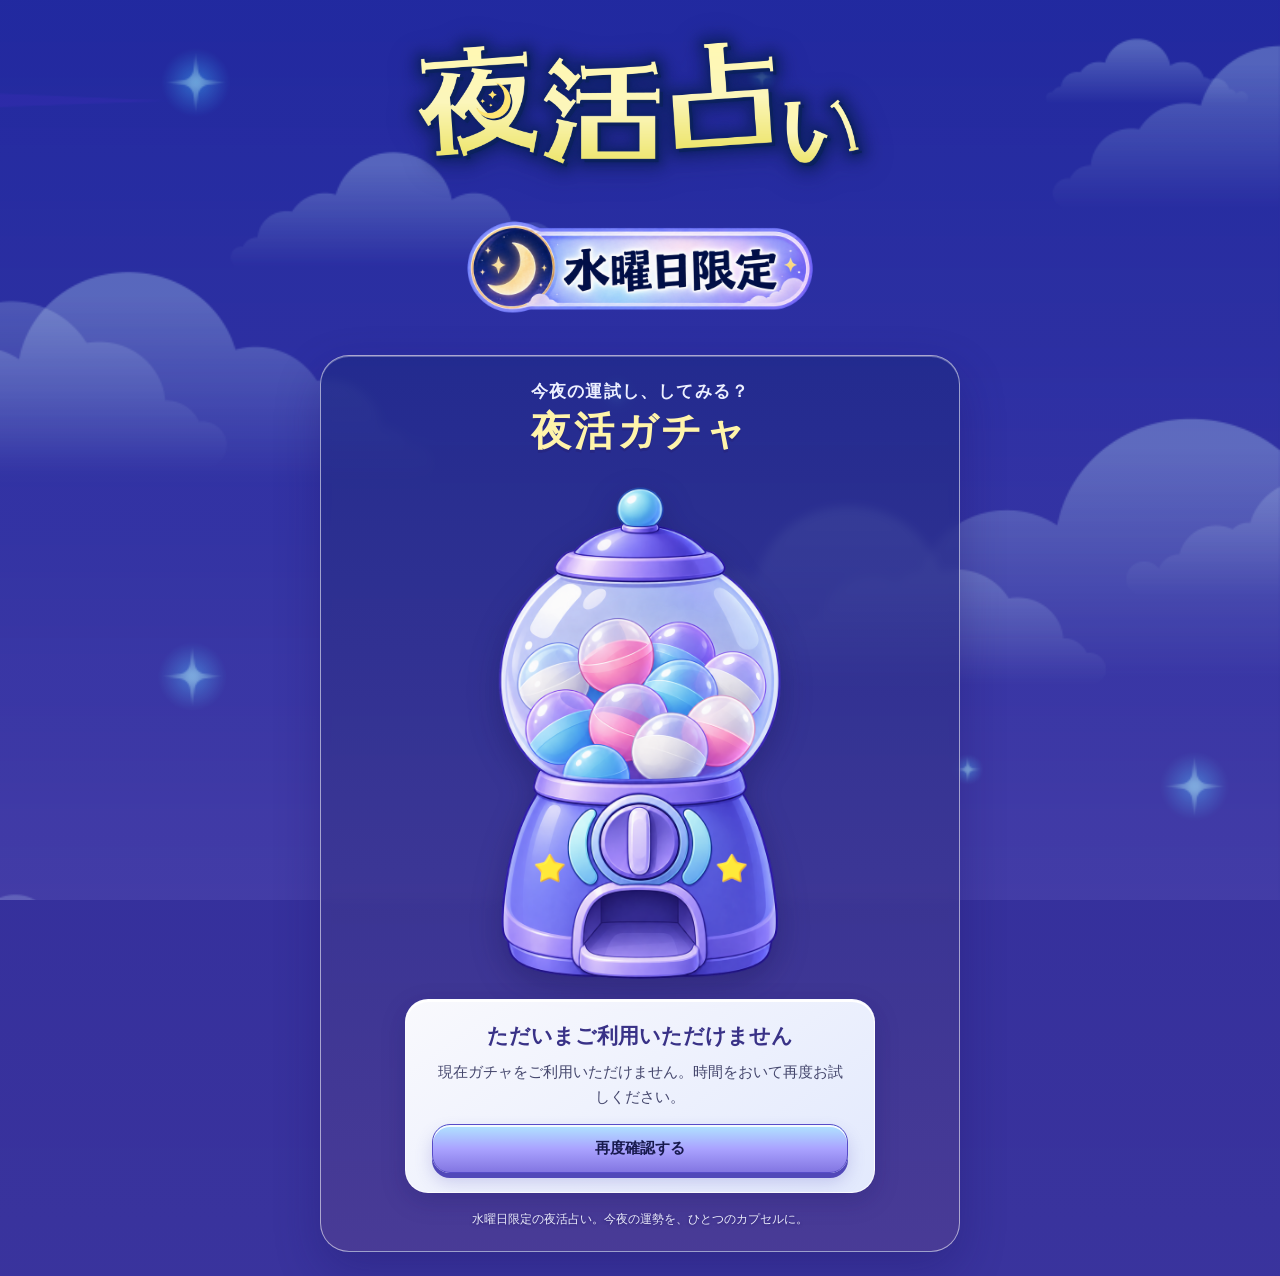
==== yokatsu-gacha-gas/index.html @ f64d2eaa "Add files via upload" ====
<!doctype html>
<html lang="ja">
<head>
  <meta charset="utf-8">
  <meta name="viewport" content="width=device-width, initial-scale=1, viewport-fit=cover">
  <meta name="theme-color" content="#282e9e">
  <meta name="description" content="水曜日限定の夜活ガチャ。今夜の運試しをしてみませんか？">
  <title>夜活ガチャ｜夜活占い</title>
  <link rel="preload" as="image" href="assets/images/background.png">
  <link rel="stylesheet" href="styles.css">
  <script src="app.js" defer></script>
</head>
<body>
  <main class="page" data-app>
    <div class="page__inner">
      <header class="brand" aria-label="夜活占い 水曜日限定">
        <img class="brand__logo" src="assets/images/yokatsu-logo.png" alt="夜活占い">
        <img class="brand__badge" src="assets/images/wednesday-badge.png" alt="水曜日限定">
      </header>

      <section class="event" aria-labelledby="event-title">
        <div class="event__heading">
          <p class="event__lead">今夜の運試し、してみる？</p>
          <h1 id="event-title">夜活ガチャ</h1>
        </div>

        <div class="machine" data-machine>
          <img src="assets/images/gacha-machine.png" alt="カラフルなカプセルが入ったガチャポン">
        </div>

        <section class="card" aria-live="polite" aria-atomic="true">
          <div class="view" data-view="loading">
            <span class="spinner" aria-hidden="true"></span>
            <p>今週の参加状況を確認しています…</p>
          </div>

          <div class="view" data-view="ready" hidden>
            <p class="card__hint">100ptが当たるかも…？</p>
            <button class="button" type="button" data-action="draw">
              <span>ガチャを回す</span>
            </button>
            <p class="card__note">※今週のチャレンジは1回まで</p>
          </div>

          <div class="view" data-view="drawing" hidden>
            <p class="card__hint">ガチャガチャ…</p>
            <button class="button button--busy" type="button" disabled>
              <span class="spinner spinner--small" aria-hidden="true"></span><span>抽選中</span>
            </button>
            <p class="card__note">そのまま少しお待ちください</p>
          </div>

          <div class="view" data-view="win" hidden>
            <p class="result__eyebrow" data-participated hidden>今週は参加済みです</p>
            <section class="result result--win">
              <h2>あたり！</h2>
              <p class="result__points">100ptプレゼント</p>
              <p class="result__code" data-code></p>
              <button class="button button--copy" type="button" data-action="copy">コードをコピー</button>
              <p class="result__help">マイページのキャンペーンコード入力からお受け取りください</p>
              <p class="result__next">また来週水曜日に🌙</p>
            </section>
          </div>

          <div class="view" data-view="lose" hidden>
            <p class="result__eyebrow" data-participated hidden>今週は参加済みです</p>
            <section class="result">
              <h2>今回は0pt…！</h2>
              <p>また来週チャレンジしてね</p>
              <p class="result__next">次回は来週水曜日🌙</p>
            </section>
          </div>

          <div class="view" data-view="closed" hidden>
            <section class="result">
              <h2>今週のガチャは終了しました</h2>
              <p>次回は水曜日に開催！</p>
            </section>
          </div>

          <div class="view" data-view="unavailable" hidden>
            <section class="result result--info">
              <h2>ただいまご利用いただけません</h2>
              <p>現在ガチャをご利用いただけません。時間をおいて再度お試しください。</p>
              <button class="button button--secondary" type="button" data-action="retry">再度確認する</button>
            </section>
          </div>

          <div class="view" data-view="error" hidden>
            <section class="result result--info">
              <h2>通信を確認してください</h2>
              <p>結果を確認できませんでした。通信状態をご確認ください。</p>
              <button class="button button--secondary" type="button" data-action="retry">参加状況を再確認する</button>
            </section>
          </div>
        </section>
        <p class="event__footnote">水曜日限定の夜活占い。今夜の運勢を、ひとつのカプセルに。</p>
      </section>
      <iframe class="gas-bridge" title="抽選サービスとの安全な通信" aria-hidden="true" tabindex="-1"></iframe>
    </div>
  </main>
</body>
</html>
---- yokatsu-gacha-gas/styles.css ----
:root{color-scheme:light;--navy:#17194d;--violet:#7669df;--lavender:#a4a1fb;--blue:#a8e2fa;--cream:#fff4aa;--pink:#e85fa7;--body-font:system-ui,-apple-system,"Noto Sans JP","Hiragino Kaku Gothic ProN",Meiryo,sans-serif}*{box-sizing:border-box}html{min-width:320px;min-height:100%;background:#302f9e}body{min-width:320px;min-height:100vh;margin:0;font-family:var(--body-font);color:#fff}.page{min-height:100vh;min-height:100svh;padding:calc(18px + env(safe-area-inset-top)) 12px calc(24px + env(safe-area-inset-bottom));background:linear-gradient(180deg,rgba(27,31,127,.2),rgba(103,68,155,.18)),url("assets/images/background.png") center top/cover fixed;overflow:hidden}.page__inner{width:min(100%,640px);margin:0 auto}.brand{display:flex;align-items:center;flex-direction:column;gap:8px}.brand__logo{display:block;width:min(88%,490px);height:auto;filter:drop-shadow(0 5px 12px rgba(13,17,84,.28))}.brand__badge{display:block;width:min(78%,420px);height:auto}.event{margin:14px auto 0;padding:20px clamp(12px,4vw,28px) 21px;border:1px solid rgba(255,255,255,.55);border-radius:29px;background:linear-gradient(180deg,rgba(32,42,137,.78),rgba(77,61,149,.8));box-shadow:0 18px 45px rgba(27,21,101,.3),inset 0 1px 0 rgba(255,255,255,.3);text-align:center;backdrop-filter:blur(5px)}.event__heading{position:relative;z-index:1}.event__lead{margin:0 0 3px;color:#edf0ff;font-size:clamp(14px,3.7vw,17px);font-weight:600;letter-spacing:.07em}.event h1{margin:0;color:var(--cream);font-size:clamp(28px,7vw,40px);line-height:1.27;letter-spacing:.08em;text-shadow:0 3px 0 rgba(38,33,119,.5)}.machine{position:relative;width:min(76%,350px);margin:7px auto -2px}.machine img{display:block;width:100%;height:auto;filter:drop-shadow(0 11px 15px rgba(17,15,80,.33))}.machine.is-shaking{animation:machine-shake .42s ease-in-out infinite alternate;transform-origin:50% 78%}@keyframes machine-shake{from{transform:rotate(-1.6deg) translateX(-2px)}to{transform:rotate(1.6deg) translateX(2px)}}.card{position:relative;z-index:2;width:min(100%,470px);min-height:132px;margin:-1px auto 0;padding:17px clamp(13px,4vw,24px);border:1px solid rgba(255,255,255,.78);border-radius:23px;background:linear-gradient(145deg,rgba(253,253,255,.98),rgba(230,237,255,.98));color:var(--navy);box-shadow:0 8px 24px rgba(25,20,94,.23),inset 0 2px 0 #fff}.view[hidden]{display:none}.view p{line-height:1.7}.view[data-view="loading"] p{margin:9px 0 0;color:#59577d;font-size:14px;font-weight:600}.spinner{display:inline-block;width:26px;height:26px;border:3px solid rgba(101,91,188,.2);border-top-color:#6d60ce;border-radius:50%;animation:spin .8s linear infinite;vertical-align:middle}.spinner--small{width:18px;height:18px;border-width:2px}@keyframes spin{to{transform:rotate(360deg)}}.card__hint{margin:0 0 12px;color:#57518f;font-size:15px;font-weight:750}.button{display:flex;width:100%;min-height:58px;align-items:center;justify-content:center;gap:9px;padding:12px 18px;border:1px solid #574cc8;border-radius:18px;background:linear-gradient(180deg,#b0e5ff 0%,#aaa3ff 50%,#8376e2 100%);box-shadow:0 5px 0 #5148b9,0 9px 17px rgba(75,67,184,.23),inset 0 2px 0 rgba(255,255,255,.85);color:#17194d;font-family:inherit;font-size:18px;font-weight:800;line-height:1.4;cursor:pointer;transition:transform .12s ease,filter .12s ease}.button:hover{filter:brightness(1.04)}.button:active{transform:translateY(3px);box-shadow:0 2px 0 #5148b9,0 5px 10px rgba(75,67,184,.2)}.button:focus-visible{outline:3px solid #fce987;outline-offset:4px}.button:disabled{opacity:.8;cursor:wait}.button--copy{min-height:50px;font-size:16px}.button--secondary{min-height:49px;margin-top:13px;font-size:15px}.card__note{margin:10px 0 0;color:#5e6285;font-size:12px}.result{padding:2px}.result h2{margin:2px 0 8px;color:#393287;font-size:clamp(22px,6vw,30px);line-height:1.45}.result p{margin:8px 0;color:#45476d;font-size:15px}.result__eyebrow{margin:0 0 2px!important;color:#68618f!important;font-size:12px!important;font-weight:700;letter-spacing:.08em}.result--win h2{color:#cf4a96}.result__points{color:#5548bf!important;font-size:22px!important;font-weight:800}.result__code{margin:13px auto 12px!important;padding:12px 10px;border:1px dashed #8d82da;border-radius:12px;background:#fff;color:#27215f!important;font-size:clamp(18px,5vw,25px)!important;font-weight:800;letter-spacing:.08em;overflow-wrap:anywhere;word-break:break-word}.result__help{font-size:13px!important}.result__next{margin-top:12px!important;color:#675ba5!important;font-weight:700}.result--info h2{font-size:21px}.event__footnote{max-width:370px;margin:16px auto 0;color:#eff0ff;font-size:12px;line-height:1.8;text-shadow:0 1px 3px rgba(30,20,92,.55)}.gas-bridge{position:absolute;width:1px;height:1px;left:-10000px;top:-10000px;border:0;pointer-events:none}@media(min-width:640px){.event{margin-top:17px;padding-top:24px}.machine{width:min(68%,360px);margin-top:9px}.card{margin-top:-6px}}@media(max-width:390px){.page{padding-right:10px;padding-left:10px}.event{padding-top:17px;border-radius:25px}.machine{width:79%}.card{border-radius:20px;padding-right:12px;padding-left:12px}}@media(prefers-reduced-motion:reduce){.spinner{animation-duration:2s}.button{transition:none}.machine.is-shaking{animation-duration:.8s}}
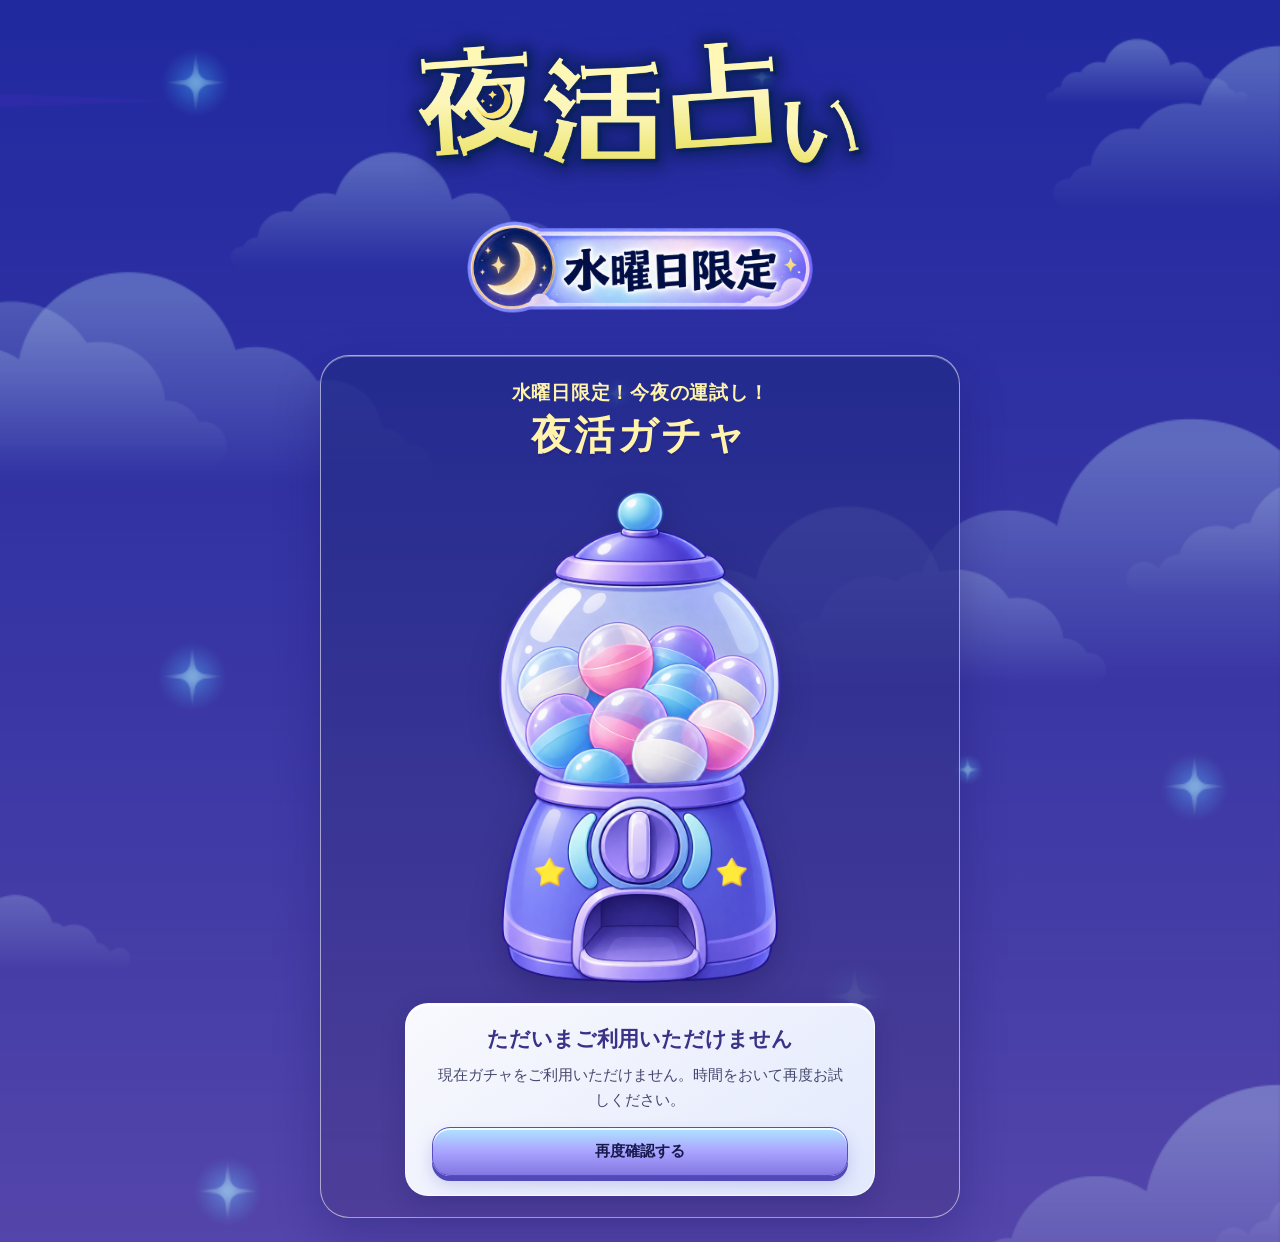
==== commit 9476bf8f: "二回目" ====
--- a/yokatsu-gacha-gas/index.html
+++ b/yokatsu-gacha-gas/index.html
@@ -20,7 +20,7 @@
 
       <section class="event" aria-labelledby="event-title">
         <div class="event__heading">
-          <p class="event__lead">今夜の運試し、してみる？</p>
+          <p class="event__lead">水曜日限定！今夜の運試し！</p>
           <h1 id="event-title">夜活ガチャ</h1>
         </div>
 
@@ -29,6 +29,7 @@
         </div>
 
         <section class="card" aria-live="polite" aria-atomic="true">
+          <div class="confetti" data-confetti aria-hidden="true"></div>
           <div class="view" data-view="loading">
             <span class="spinner" aria-hidden="true"></span>
             <p>今週の参加状況を確認しています…</p>
@@ -53,21 +54,24 @@
           <div class="view" data-view="win" hidden>
             <p class="result__eyebrow" data-participated hidden>今週は参加済みです</p>
             <section class="result result--win">
+              <img class="result__character result__character--win" src="assets/images/ria-win.png" alt="喜んでいるリアちゃん">
               <h2>あたり！</h2>
-              <p class="result__points">100ptプレゼント</p>
-              <p class="result__code" data-code></p>
-              <button class="button button--copy" type="button" data-action="copy">コードをコピー</button>
-              <p class="result__help">マイページのキャンペーンコード入力からお受け取りください</p>
-              <p class="result__next">また来週水曜日に🌙</p>
+              <p class="result__points">100ptプレゼント！</p>
+              <div class="result__reward">
+                <p class="result__code-label">キャンペーンコード</p>
+                <p class="result__code" data-code></p>
+                <button class="button button--copy" type="button" data-action="copy">コードをコピー</button>
+                <p class="result__help">マイページのキャンペーンコード入力欄でお使いください</p>
+              </div>
             </section>
           </div>
 
           <div class="view" data-view="lose" hidden>
             <p class="result__eyebrow" data-participated hidden>今週は参加済みです</p>
-            <section class="result">
-              <h2>今回は0pt…！</h2>
-              <p>また来週チャレンジしてね</p>
-              <p class="result__next">次回は来週水曜日🌙</p>
+            <section class="result result--lose">
+              <img class="result__character result__character--lose" src="assets/images/ria-lose.png" alt="残念そうなリアちゃん">
+              <h2>ざんねん…</h2>
+              <p class="result__message">また来週試してね</p>
             </section>
           </div>
 
@@ -94,7 +98,6 @@
             </section>
           </div>
         </section>
-        <p class="event__footnote">水曜日限定の夜活占い。今夜の運勢を、ひとつのカプセルに。</p>
       </section>
       <iframe class="gas-bridge" title="抽選サービスとの安全な通信" aria-hidden="true" tabindex="-1"></iframe>
     </div>
--- a/yokatsu-gacha-gas/styles.css
+++ b/yokatsu-gacha-gas/styles.css
@@ -1 +1,121 @@
-:root{color-scheme:light;--navy:#17194d;--violet:#7669df;--lavender:#a4a1fb;--blue:#a8e2fa;--cream:#fff4aa;--pink:#e85fa7;--body-font:system-ui,-apple-system,"Noto Sans JP","Hiragino Kaku Gothic ProN",Meiryo,sans-serif}*{box-sizing:border-box}html{min-width:320px;min-height:100%;background:#302f9e}body{min-width:320px;min-height:100vh;margin:0;font-family:var(--body-font);color:#fff}.page{min-height:100vh;min-height:100svh;padding:calc(18px + env(safe-area-inset-top)) 12px calc(24px + env(safe-area-inset-bottom));background:linear-gradient(180deg,rgba(27,31,127,.2),rgba(103,68,155,.18)),url("assets/images/background.png") center top/cover fixed;overflow:hidden}.page__inner{width:min(100%,640px);margin:0 auto}.brand{display:flex;align-items:center;flex-direction:column;gap:8px}.brand__logo{display:block;width:min(88%,490px);height:auto;filter:drop-shadow(0 5px 12px rgba(13,17,84,.28))}.brand__badge{display:block;width:min(78%,420px);height:auto}.event{margin:14px auto 0;padding:20px clamp(12px,4vw,28px) 21px;border:1px solid rgba(255,255,255,.55);border-radius:29px;background:linear-gradient(180deg,rgba(32,42,137,.78),rgba(77,61,149,.8));box-shadow:0 18px 45px rgba(27,21,101,.3),inset 0 1px 0 rgba(255,255,255,.3);text-align:center;backdrop-filter:blur(5px)}.event__heading{position:relative;z-index:1}.event__lead{margin:0 0 3px;color:#edf0ff;font-size:clamp(14px,3.7vw,17px);font-weight:600;letter-spacing:.07em}.event h1{margin:0;color:var(--cream);font-size:clamp(28px,7vw,40px);line-height:1.27;letter-spacing:.08em;text-shadow:0 3px 0 rgba(38,33,119,.5)}.machine{position:relative;width:min(76%,350px);margin:7px auto -2px}.machine img{display:block;width:100%;height:auto;filter:drop-shadow(0 11px 15px rgba(17,15,80,.33))}.machine.is-shaking{animation:machine-shake .42s ease-in-out infinite alternate;transform-origin:50% 78%}@keyframes machine-shake{from{transform:rotate(-1.6deg) translateX(-2px)}to{transform:rotate(1.6deg) translateX(2px)}}.card{position:relative;z-index:2;width:min(100%,470px);min-height:132px;margin:-1px auto 0;padding:17px clamp(13px,4vw,24px);border:1px solid rgba(255,255,255,.78);border-radius:23px;background:linear-gradient(145deg,rgba(253,253,255,.98),rgba(230,237,255,.98));color:var(--navy);box-shadow:0 8px 24px rgba(25,20,94,.23),inset 0 2px 0 #fff}.view[hidden]{display:none}.view p{line-height:1.7}.view[data-view="loading"] p{margin:9px 0 0;color:#59577d;font-size:14px;font-weight:600}.spinner{display:inline-block;width:26px;height:26px;border:3px solid rgba(101,91,188,.2);border-top-color:#6d60ce;border-radius:50%;animation:spin .8s linear infinite;vertical-align:middle}.spinner--small{width:18px;height:18px;border-width:2px}@keyframes spin{to{transform:rotate(360deg)}}.card__hint{margin:0 0 12px;color:#57518f;font-size:15px;font-weight:750}.button{display:flex;width:100%;min-height:58px;align-items:center;justify-content:center;gap:9px;padding:12px 18px;border:1px solid #574cc8;border-radius:18px;background:linear-gradient(180deg,#b0e5ff 0%,#aaa3ff 50%,#8376e2 100%);box-shadow:0 5px 0 #5148b9,0 9px 17px rgba(75,67,184,.23),inset 0 2px 0 rgba(255,255,255,.85);color:#17194d;font-family:inherit;font-size:18px;font-weight:800;line-height:1.4;cursor:pointer;transition:transform .12s ease,filter .12s ease}.button:hover{filter:brightness(1.04)}.button:active{transform:translateY(3px);box-shadow:0 2px 0 #5148b9,0 5px 10px rgba(75,67,184,.2)}.button:focus-visible{outline:3px solid #fce987;outline-offset:4px}.button:disabled{opacity:.8;cursor:wait}.button--copy{min-height:50px;font-size:16px}.button--secondary{min-height:49px;margin-top:13px;font-size:15px}.card__note{margin:10px 0 0;color:#5e6285;font-size:12px}.result{padding:2px}.result h2{margin:2px 0 8px;color:#393287;font-size:clamp(22px,6vw,30px);line-height:1.45}.result p{margin:8px 0;color:#45476d;font-size:15px}.result__eyebrow{margin:0 0 2px!important;color:#68618f!important;font-size:12px!important;font-weight:700;letter-spacing:.08em}.result--win h2{color:#cf4a96}.result__points{color:#5548bf!important;font-size:22px!important;font-weight:800}.result__code{margin:13px auto 12px!important;padding:12px 10px;border:1px dashed #8d82da;border-radius:12px;background:#fff;color:#27215f!important;font-size:clamp(18px,5vw,25px)!important;font-weight:800;letter-spacing:.08em;overflow-wrap:anywhere;word-break:break-word}.result__help{font-size:13px!important}.result__next{margin-top:12px!important;color:#675ba5!important;font-weight:700}.result--info h2{font-size:21px}.event__footnote{max-width:370px;margin:16px auto 0;color:#eff0ff;font-size:12px;line-height:1.8;text-shadow:0 1px 3px rgba(30,20,92,.55)}.gas-bridge{position:absolute;width:1px;height:1px;left:-10000px;top:-10000px;border:0;pointer-events:none}@media(min-width:640px){.event{margin-top:17px;padding-top:24px}.machine{width:min(68%,360px);margin-top:9px}.card{margin-top:-6px}}@media(max-width:390px){.page{padding-right:10px;padding-left:10px}.event{padding-top:17px;border-radius:25px}.machine{width:79%}.card{border-radius:20px;padding-right:12px;padding-left:12px}}@media(prefers-reduced-motion:reduce){.spinner{animation-duration:2s}.button{transition:none}.machine.is-shaking{animation-duration:.8s}}
+:root {
+  color-scheme: light;
+  --navy: #17194d;
+  --cream: #fff4aa;
+  --body-font: system-ui, -apple-system, "Noto Sans JP", "Hiragino Kaku Gothic ProN", Meiryo, sans-serif;
+}
+* { box-sizing: border-box; }
+html { min-width: 320px; min-height: 100%; background: #302f9e; }
+body { min-width: 320px; min-height: 100vh; margin: 0; font-family: var(--body-font); color: #fff; }
+.page {
+  min-height: 100vh;
+  min-height: 100svh;
+  padding: calc(18px + env(safe-area-inset-top)) 12px calc(24px + env(safe-area-inset-bottom));
+  background: linear-gradient(180deg, rgba(27,31,127,.2), rgba(103,68,155,.18)), url("assets/images/background.png") center top / cover;
+  overflow: hidden;
+}
+.page__inner { width: min(100%, 640px); margin: 0 auto; }
+.brand { display: flex; align-items: center; flex-direction: column; gap: 8px; }
+.brand__logo { display: block; width: min(88%, 490px); height: auto; filter: drop-shadow(0 5px 12px rgba(13,17,84,.28)); }
+.brand__badge { display: block; width: min(78%, 420px); height: auto; }
+.event {
+  margin: 14px auto 0;
+  padding: 20px clamp(12px,4vw,28px) 21px;
+  border: 1px solid rgba(255,255,255,.55);
+  border-radius: 29px;
+  background: linear-gradient(180deg, rgba(32,42,137,.78), rgba(77,61,149,.8));
+  box-shadow: 0 18px 45px rgba(27,21,101,.3), inset 0 1px 0 rgba(255,255,255,.3);
+  text-align: center;
+}
+.event__heading { position: relative; z-index: 1; }
+.event__lead { margin: 0 0 4px; color: var(--cream); font-size: clamp(15px,4vw,19px); font-weight: 800; letter-spacing: .04em; }
+.event h1 { margin: 0; color: var(--cream); font-size: clamp(28px,7vw,40px); line-height: 1.27; letter-spacing: .08em; text-shadow: 0 3px 0 rgba(38,33,119,.5); }
+.machine { position: relative; width: min(76%,350px); margin: 7px auto -2px; animation: machine-float 3.8s ease-in-out infinite; }
+.machine img { display: block; width: 100%; height: auto; filter: drop-shadow(0 11px 15px rgba(17,15,80,.33)); }
+.machine.is-shaking { animation: machine-shake .16s ease-in-out infinite alternate; transform-origin: 50% 80%; }
+@keyframes machine-float { 0%,100% { transform: translateY(0); } 50% { transform: translateY(-6px); } }
+@keyframes machine-shake { from { transform: rotate(-1.8deg) translateX(-2px); } to { transform: rotate(1.8deg) translateX(2px); } }
+.card {
+  position: relative;
+  z-index: 2;
+  width: min(100%,470px);
+  min-height: 132px;
+  margin: -1px auto 0;
+  padding: 17px clamp(13px,4vw,24px);
+  border: 1px solid rgba(255,255,255,.78);
+  border-radius: 23px;
+  background: linear-gradient(145deg, rgba(253,253,255,.98), rgba(230,237,255,.98));
+  color: var(--navy);
+  box-shadow: 0 8px 24px rgba(25,20,94,.23), inset 0 2px 0 #fff;
+}
+.view { position: relative; z-index: 1; }
+.view[hidden] { display: none; }
+.view p { line-height: 1.7; }
+.view[data-view="loading"] p { margin: 9px 0 0; color: #59577d; font-size: 14px; font-weight: 600; }
+.spinner { display: inline-block; width: 26px; height: 26px; border: 3px solid rgba(101,91,188,.2); border-top-color: #6d60ce; border-radius: 50%; animation: spin .8s linear infinite; vertical-align: middle; }
+.spinner--small { width: 18px; height: 18px; border-width: 2px; }
+@keyframes spin { to { transform: rotate(360deg); } }
+.card__hint { margin: 0 0 12px; color: #57518f; font-size: 15px; font-weight: 750; }
+.card__note { margin: 10px 0 0; color: #5e6285; font-size: 12px; }
+.button {
+  display: flex;
+  width: 100%;
+  min-height: 58px;
+  align-items: center;
+  justify-content: center;
+  gap: 9px;
+  padding: 12px 18px;
+  border: 1px solid #574cc8;
+  border-radius: 18px;
+  background: linear-gradient(180deg,#b0e5ff 0%,#aaa3ff 50%,#8376e2 100%);
+  box-shadow: 0 5px 0 #5148b9, 0 9px 17px rgba(75,67,184,.23), inset 0 2px 0 rgba(255,255,255,.85);
+  color: var(--navy);
+  font: 800 18px/1.4 var(--body-font);
+  cursor: pointer;
+  transition: transform .12s ease, filter .12s ease;
+}
+.button:hover { filter: brightness(1.04); }
+.button:active { transform: translateY(3px); box-shadow: 0 2px 0 #5148b9, 0 5px 10px rgba(75,67,184,.2); }
+.button:focus-visible { outline: 3px solid #fce987; outline-offset: 4px; }
+.button:disabled { opacity: .8; cursor: wait; }
+.button--copy { min-height: 52px; font-size: 16px; }
+.button--secondary { min-height: 49px; margin-top: 13px; font-size: 15px; }
+.result { padding: 2px; }
+.result h2 { margin: 2px 0 8px; color: #393287; font-size: clamp(22px,6vw,30px); line-height: 1.4; }
+.result p { margin: 8px 0; color: #45476d; font-size: 15px; }
+.result__eyebrow { margin: 0 0 2px !important; color: #68618f !important; font-size: 12px !important; font-weight: 700; letter-spacing: .08em; }
+.result__character { display: block; width: min(52%,180px); height: auto; margin: 0 auto 2px; object-fit: contain; }
+.result__character--lose { width: min(49%,162px); margin-bottom: 7px; }
+.result--win h2 { margin-bottom: 0; color: #d43d8f; font-size: clamp(34px,9.4vw,47px); line-height: 1.15; text-shadow: 0 2px 0 #fff; }
+.result__points { margin: 5px 0 15px !important; color: #5141ba !important; font-size: clamp(20px,5.7vw,25px) !important; font-weight: 900; }
+.result__reward { padding: 12px; border: 2px solid #c7bcf4; border-radius: 16px; background: #f6f3ff; box-shadow: inset 0 2px 0 #fff; }
+.result__code-label { margin: 0 0 5px !important; color: #504693 !important; font-size: 13px !important; font-weight: 800; }
+.result__code { margin: 0 auto 12px !important; padding: 11px 10px; border: 2px dashed #8372d7; border-radius: 11px; background: #fff; color: #27215f !important; font-size: clamp(18px,5vw,25px) !important; font-weight: 900; letter-spacing: .06em; overflow-wrap: anywhere; word-break: break-word; user-select: all; }
+.result__help { margin: 10px 0 0 !important; color: #565476 !important; font-size: 12px !important; line-height: 1.55 !important; }
+.result--lose h2 { margin-bottom: 3px; color: #514b91; font-size: clamp(29px,8vw,37px); }
+.result__message { margin: 4px 0 9px !important; color: #544e91 !important; font-size: clamp(17px,4.7vw,21px) !important; font-weight: 800; }
+.result--info h2 { font-size: 21px; }
+.view[data-view="win"]:not([hidden]) .result { animation: result-appear .4s ease-out both; }
+.view[data-view="lose"]:not([hidden]) .result { animation: result-appear .32s ease-out both; }
+@keyframes result-appear { from { opacity: 0; transform: translateY(8px) scale(.98); } to { opacity: 1; transform: translateY(0) scale(1); } }
+.confetti { position: absolute; inset: 0; z-index: 3; overflow: hidden; border-radius: inherit; pointer-events: none; }
+.confetti__piece { position: absolute; top: -15px; left: var(--left); width: 8px; height: 13px; border-radius: 2px; background: var(--color); opacity: 0; animation: confetti-fall 2.25s var(--delay) ease-in forwards; }
+.confetti__piece:nth-child(3n) { width: 10px; height: 10px; border-radius: 50%; }
+@keyframes confetti-fall { 0% { opacity: 0; transform: translate3d(0,0,0) rotate(0); } 10% { opacity: 1; } 85% { opacity: 1; } 100% { opacity: 0; transform: translate3d(var(--drift),460px,0) rotate(var(--spin)); } }
+.gas-bridge { position: absolute; width: 1px; height: 1px; left: -10000px; top: -10000px; border: 0; pointer-events: none; }
+@media (min-width: 640px) {
+  .event { margin-top: 17px; padding-top: 24px; }
+  .machine { width: min(68%,360px); margin-top: 9px; }
+  .card { margin-top: -6px; }
+}
+@media (max-width: 390px) {
+  .page { padding-right: 10px; padding-left: 10px; }
+  .event { padding-top: 17px; border-radius: 25px; }
+  .machine { width: 79%; }
+  .card { border-radius: 20px; padding-right: 12px; padding-left: 12px; }
+  .result__reward { padding: 10px; }
+}
+@media (prefers-reduced-motion: reduce) {
+  .machine, .machine.is-shaking, .spinner, .view[data-view="win"]:not([hidden]) .result, .view[data-view="lose"]:not([hidden]) .result, .confetti__piece { animation: none; }
+  .button { transition: none; }
+}
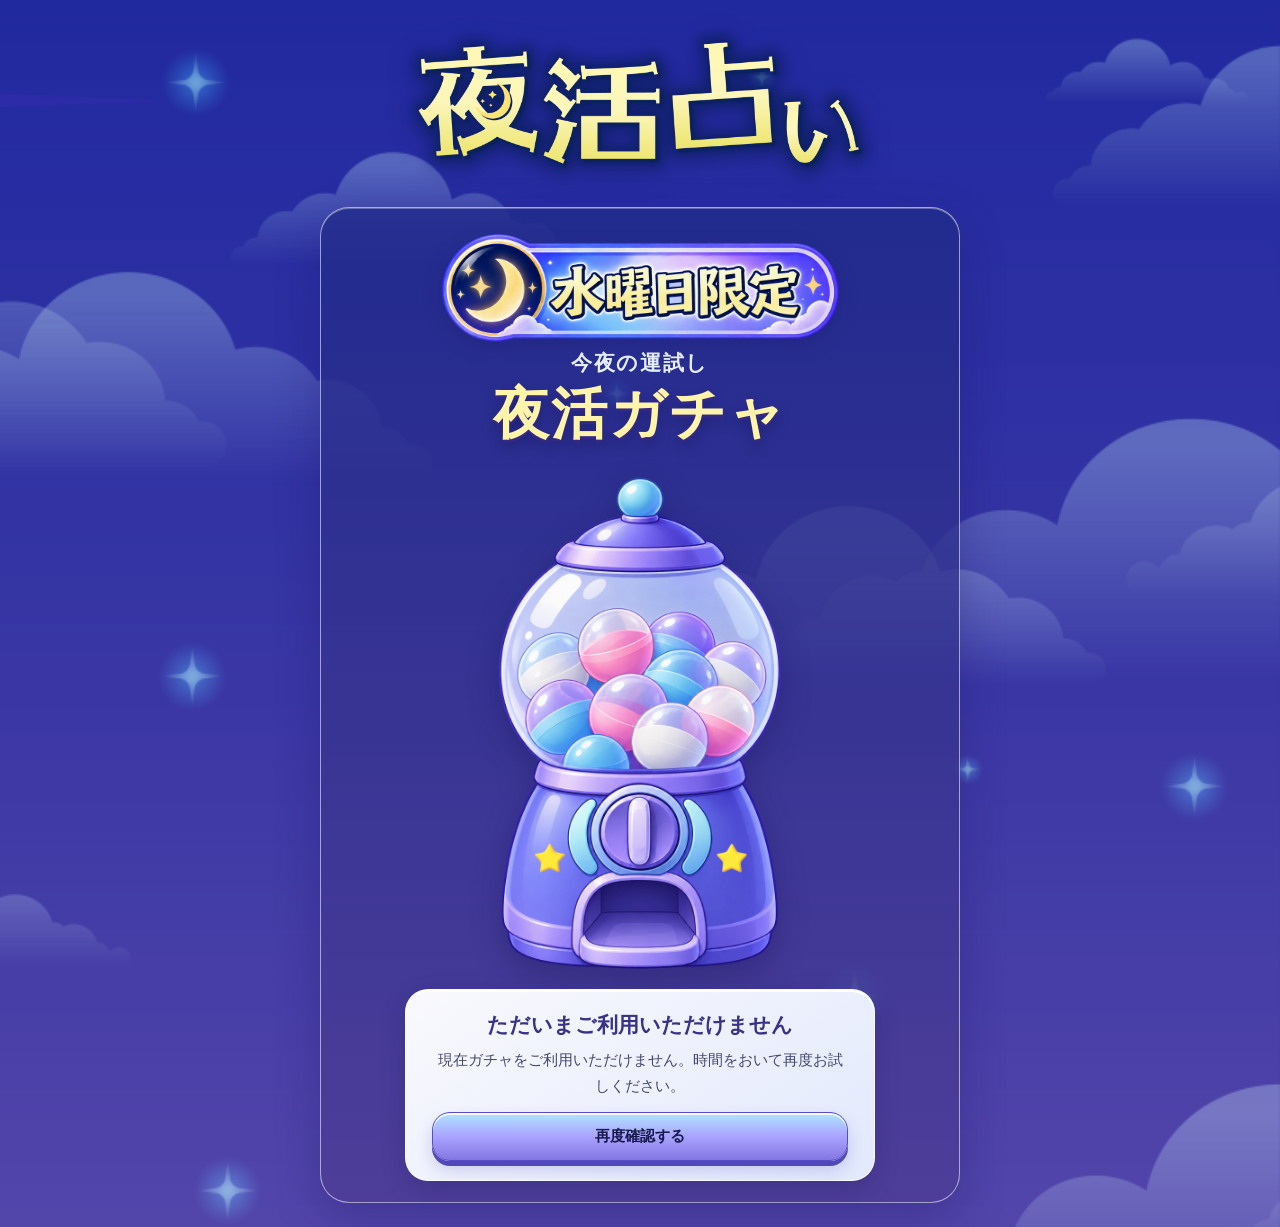
==== commit 7a3f3855: "三回目" ====
--- a/yokatsu-gacha-gas/index.html
+++ b/yokatsu-gacha-gas/index.html
@@ -13,14 +13,14 @@
 <body>
   <main class="page" data-app>
     <div class="page__inner">
-      <header class="brand" aria-label="夜活占い 水曜日限定">
+      <header class="brand">
         <img class="brand__logo" src="assets/images/yokatsu-logo.png" alt="夜活占い">
-        <img class="brand__badge" src="assets/images/wednesday-badge.png" alt="水曜日限定">
       </header>
 
       <section class="event" aria-labelledby="event-title">
         <div class="event__heading">
-          <p class="event__lead">水曜日限定！今夜の運試し！</p>
+          <img class="event__badge" src="assets/images/wednesday-sparkle-badge.png" alt="水曜日限定">
+          <p class="event__lead">今夜の運試し</p>
           <h1 id="event-title">夜活ガチャ</h1>
         </div>
 
--- a/yokatsu-gacha-gas/styles.css
+++ b/yokatsu-gacha-gas/styles.css
@@ -15,21 +15,21 @@
   overflow: hidden;
 }
 .page__inner { width: min(100%, 640px); margin: 0 auto; }
-.brand { display: flex; align-items: center; flex-direction: column; gap: 8px; }
+.brand { display: flex; justify-content: center; }
 .brand__logo { display: block; width: min(88%, 490px); height: auto; filter: drop-shadow(0 5px 12px rgba(13,17,84,.28)); }
-.brand__badge { display: block; width: min(78%, 420px); height: auto; }
 .event {
   margin: 14px auto 0;
-  padding: 20px clamp(12px,4vw,28px) 21px;
+  padding: 13px clamp(12px,4vw,28px) 21px;
   border: 1px solid rgba(255,255,255,.55);
   border-radius: 29px;
   background: linear-gradient(180deg, rgba(32,42,137,.78), rgba(77,61,149,.8));
   box-shadow: 0 18px 45px rgba(27,21,101,.3), inset 0 1px 0 rgba(255,255,255,.3);
   text-align: center;
 }
-.event__heading { position: relative; z-index: 1; }
-.event__lead { margin: 0 0 4px; color: var(--cream); font-size: clamp(15px,4vw,19px); font-weight: 800; letter-spacing: .04em; }
-.event h1 { margin: 0; color: var(--cream); font-size: clamp(28px,7vw,40px); line-height: 1.27; letter-spacing: .08em; text-shadow: 0 3px 0 rgba(38,33,119,.5); }
+.event__heading { position: relative; z-index: 1; display: flex; align-items: center; flex-direction: column; }
+.event__badge { display: block; width: min(100%,420px); height: auto; margin: -8px auto -8px; filter: drop-shadow(0 5px 9px rgba(20,17,82,.25)); }
+.event__lead { margin: 0 0 5px; color: #e7eeff; font-size: clamp(16px,4.2vw,21px); font-weight: 750; letter-spacing: .08em; }
+.event h1 { margin: 0; color: var(--cream); font-size: clamp(39px,11vw,56px); font-weight: 900; line-height: 1.15; letter-spacing: .04em; text-shadow: 0 3px 0 #332985, 0 7px 13px rgba(17,14,72,.42); }
 .machine { position: relative; width: min(76%,350px); margin: 7px auto -2px; animation: machine-float 3.8s ease-in-out infinite; }
 .machine img { display: block; width: 100%; height: auto; filter: drop-shadow(0 11px 15px rgba(17,15,80,.33)); }
 .machine.is-shaking { animation: machine-shake .16s ease-in-out infinite alternate; transform-origin: 50% 80%; }
@@ -104,7 +104,7 @@
 @keyframes confetti-fall { 0% { opacity: 0; transform: translate3d(0,0,0) rotate(0); } 10% { opacity: 1; } 85% { opacity: 1; } 100% { opacity: 0; transform: translate3d(var(--drift),460px,0) rotate(var(--spin)); } }
 .gas-bridge { position: absolute; width: 1px; height: 1px; left: -10000px; top: -10000px; border: 0; pointer-events: none; }
 @media (min-width: 640px) {
-  .event { margin-top: 17px; padding-top: 24px; }
+  .event { margin-top: 17px; padding-top: 17px; }
   .machine { width: min(68%,360px); margin-top: 9px; }
   .card { margin-top: -6px; }
 }
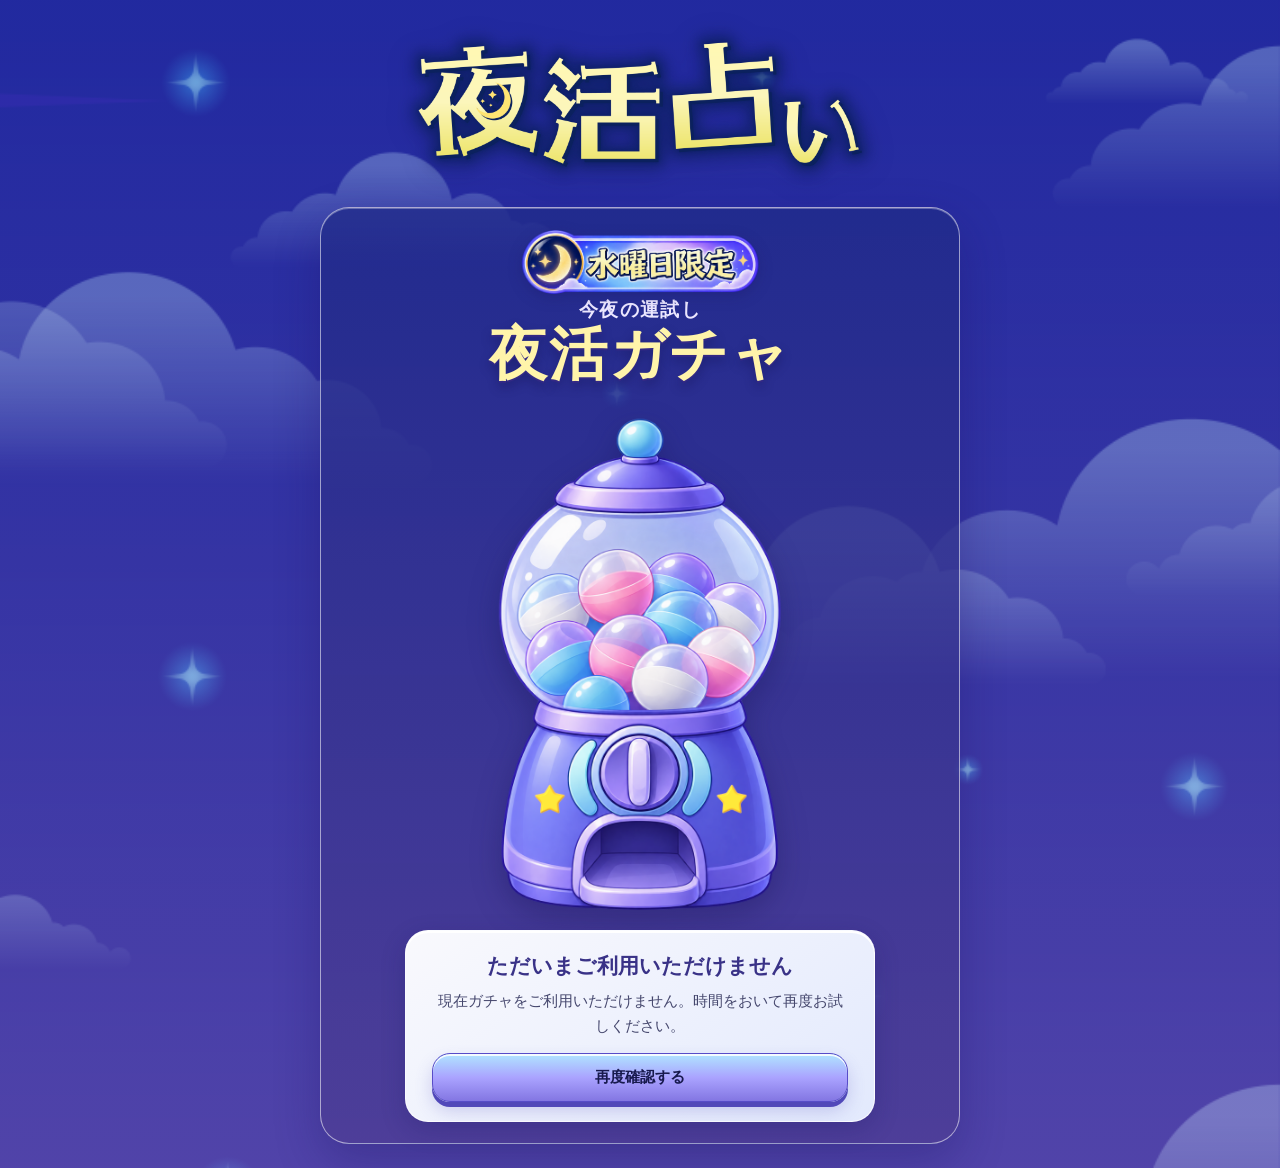
==== commit d34faea4: "四回目" ====
--- a/yokatsu-gacha-gas/index.html
+++ b/yokatsu-gacha-gas/index.html
@@ -20,8 +20,10 @@
       <section class="event" aria-labelledby="event-title">
         <div class="event__heading">
           <img class="event__badge" src="assets/images/wednesday-sparkle-badge.png" alt="水曜日限定">
-          <p class="event__lead">今夜の運試し</p>
-          <h1 id="event-title">夜活ガチャ</h1>
+          <h1 class="event__title" id="event-title">
+            <span class="event__title-kicker">今夜の運試し</span>
+            <span class="event__title-main">夜活ガチャ</span>
+          </h1>
         </div>
 
         <div class="machine" data-machine>
--- a/yokatsu-gacha-gas/styles.css
+++ b/yokatsu-gacha-gas/styles.css
@@ -27,9 +27,10 @@
   text-align: center;
 }
 .event__heading { position: relative; z-index: 1; display: flex; align-items: center; flex-direction: column; }
-.event__badge { display: block; width: min(100%,420px); height: auto; margin: -8px auto -8px; filter: drop-shadow(0 5px 9px rgba(20,17,82,.25)); }
-.event__lead { margin: 0 0 5px; color: #e7eeff; font-size: clamp(16px,4.2vw,21px); font-weight: 750; letter-spacing: .08em; }
-.event h1 { margin: 0; color: var(--cream); font-size: clamp(39px,11vw,56px); font-weight: 900; line-height: 1.15; letter-spacing: .04em; text-shadow: 0 3px 0 #332985, 0 7px 13px rgba(17,14,72,.42); }
+.event__badge { display: block; width: min(62%,250px); height: auto; margin: -5px auto -5px; filter: drop-shadow(0 4px 7px rgba(20,17,82,.25)); }
+.event__title { display: flex; align-items: center; flex-direction: column; gap: 1px; margin: 0; text-align: center; }
+.event__title-kicker { display: block; color: #ebe7ff; font-size: clamp(15px,3.9vw,19px); font-weight: 750; line-height: 1.2; letter-spacing: .07em; }
+.event__title-main { display: block; color: var(--cream); font-size: clamp(41px,11.2vw,58px); font-weight: 900; line-height: 1.12; letter-spacing: .03em; text-shadow: 0 2px 0 #332985, 0 6px 11px rgba(17,14,72,.38); }
 .machine { position: relative; width: min(76%,350px); margin: 7px auto -2px; animation: machine-float 3.8s ease-in-out infinite; }
 .machine img { display: block; width: 100%; height: auto; filter: drop-shadow(0 11px 15px rgba(17,15,80,.33)); }
 .machine.is-shaking { animation: machine-shake .16s ease-in-out infinite alternate; transform-origin: 50% 80%; }
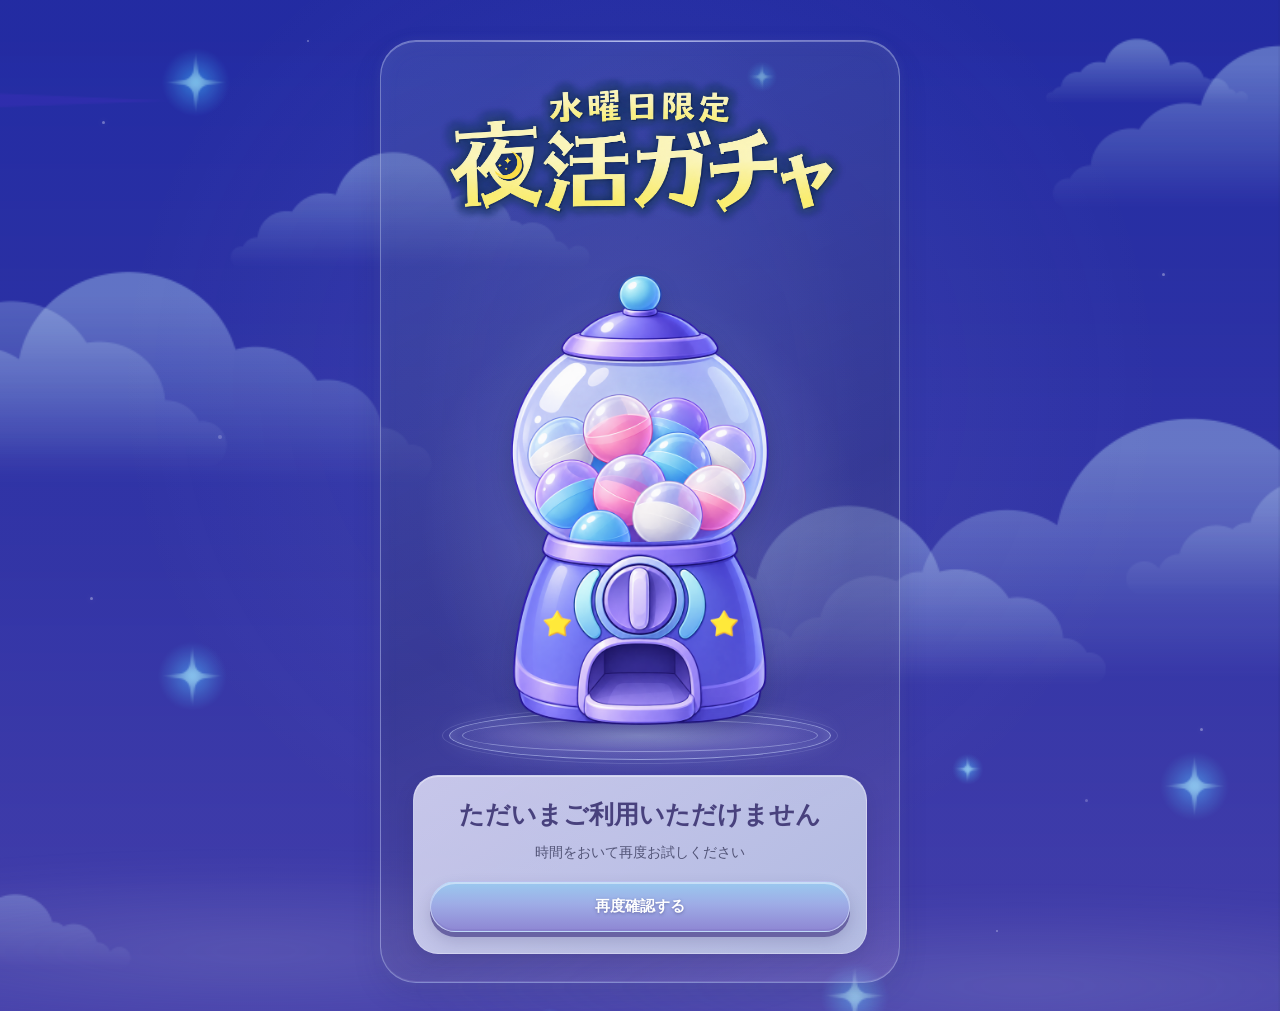
==== commit 1a2868d9: "UI変更" ====
--- a/yokatsu-gacha-gas/index.html
+++ b/yokatsu-gacha-gas/index.html
@@ -1,108 +1,103 @@
-<!doctype html>
-<html lang="ja">
-<head>
-  <meta charset="utf-8">
-  <meta name="viewport" content="width=device-width, initial-scale=1, viewport-fit=cover">
-  <meta name="theme-color" content="#282e9e">
-  <meta name="description" content="水曜日限定の夜活ガチャ。今夜の運試しをしてみませんか？">
-  <title>夜活ガチャ｜夜活占い</title>
+<!doctype html>
+<html lang="ja">
+<head>
+  <meta charset="utf-8">
+  <meta name="viewport" content="width=device-width, initial-scale=1, viewport-fit=cover">
+  <meta name="theme-color" content="#242754">
+  <meta name="description" content="水曜日限定、週に一度の夜活ガチャ。100ptが当たるかも？">
+  <title>水曜日限定 夜活ガチャ</title>
+  <link rel="preload" as="image" href="assets/images/yokatsu-gacha-logo.png">
   <link rel="preload" as="image" href="assets/images/background.png">
-  <link rel="stylesheet" href="styles.css">
-  <script src="app.js" defer></script>
-</head>
-<body>
-  <main class="page" data-app>
-    <div class="page__inner">
-      <header class="brand">
-        <img class="brand__logo" src="assets/images/yokatsu-logo.png" alt="夜活占い">
-      </header>
-
-      <section class="event" aria-labelledby="event-title">
-        <div class="event__heading">
-          <img class="event__badge" src="assets/images/wednesday-sparkle-badge.png" alt="水曜日限定">
-          <h1 class="event__title" id="event-title">
-            <span class="event__title-kicker">今夜の運試し</span>
-            <span class="event__title-main">夜活ガチャ</span>
-          </h1>
-        </div>
-
-        <div class="machine" data-machine>
-          <img src="assets/images/gacha-machine.png" alt="カラフルなカプセルが入ったガチャポン">
-        </div>
-
-        <section class="card" aria-live="polite" aria-atomic="true">
-          <div class="confetti" data-confetti aria-hidden="true"></div>
-          <div class="view" data-view="loading">
-            <span class="spinner" aria-hidden="true"></span>
-            <p>今週の参加状況を確認しています…</p>
-          </div>
-
-          <div class="view" data-view="ready" hidden>
-            <p class="card__hint">100ptが当たるかも…？</p>
-            <button class="button" type="button" data-action="draw">
-              <span>ガチャを回す</span>
-            </button>
-            <p class="card__note">※今週のチャレンジは1回まで</p>
-          </div>
-
-          <div class="view" data-view="drawing" hidden>
-            <p class="card__hint">ガチャガチャ…</p>
-            <button class="button button--busy" type="button" disabled>
-              <span class="spinner spinner--small" aria-hidden="true"></span><span>抽選中</span>
-            </button>
-            <p class="card__note">そのまま少しお待ちください</p>
-          </div>
-
-          <div class="view" data-view="win" hidden>
-            <p class="result__eyebrow" data-participated hidden>今週は参加済みです</p>
-            <section class="result result--win">
-              <img class="result__character result__character--win" src="assets/images/ria-win.png" alt="喜んでいるリアちゃん">
-              <h2>あたり！</h2>
-              <p class="result__points">100ptプレゼント！</p>
-              <div class="result__reward">
-                <p class="result__code-label">キャンペーンコード</p>
-                <p class="result__code" data-code></p>
-                <button class="button button--copy" type="button" data-action="copy">コードをコピー</button>
-                <p class="result__help">マイページのキャンペーンコード入力欄でお使いください</p>
-              </div>
-            </section>
-          </div>
-
-          <div class="view" data-view="lose" hidden>
-            <p class="result__eyebrow" data-participated hidden>今週は参加済みです</p>
-            <section class="result result--lose">
-              <img class="result__character result__character--lose" src="assets/images/ria-lose.png" alt="残念そうなリアちゃん">
-              <h2>ざんねん…</h2>
-              <p class="result__message">また来週試してね</p>
-            </section>
-          </div>
-
-          <div class="view" data-view="closed" hidden>
-            <section class="result">
-              <h2>今週のガチャは終了しました</h2>
-              <p>次回は水曜日に開催！</p>
-            </section>
-          </div>
-
-          <div class="view" data-view="unavailable" hidden>
-            <section class="result result--info">
-              <h2>ただいまご利用いただけません</h2>
-              <p>現在ガチャをご利用いただけません。時間をおいて再度お試しください。</p>
-              <button class="button button--secondary" type="button" data-action="retry">再度確認する</button>
-            </section>
-          </div>
-
-          <div class="view" data-view="error" hidden>
-            <section class="result result--info">
-              <h2>通信を確認してください</h2>
-              <p>結果を確認できませんでした。通信状態をご確認ください。</p>
-              <button class="button button--secondary" type="button" data-action="retry">参加状況を再確認する</button>
-            </section>
-          </div>
-        </section>
-      </section>
-      <iframe class="gas-bridge" title="抽選サービスとの安全な通信" aria-hidden="true" tabindex="-1"></iframe>
-    </div>
-  </main>
-</body>
-</html>
+  <link rel="stylesheet" href="styles.css">
+  <script src="app.js" defer></script>
+</head>
+<body>
+  <main class="page" data-app>
+    <div class="night-sky" aria-hidden="true"><i></i><i></i><i></i><i></i><i></i><i></i><b></b><b></b></div>
+    <div class="page__inner">
+      <section class="event" aria-labelledby="event-title">
+        <h1 class="event__logo" id="event-title">
+          <img src="assets/images/yokatsu-gacha-logo.png" alt="水曜日限定 夜活ガチャ" width="1672" height="941">
+        </h1>
+        <div class="stage">
+          <div class="stage__floor" aria-hidden="true"></div>
+          <div class="machine" data-machine>
+            <img src="assets/images/gacha-machine.png" alt="カラフルなカプセルが入ったガチャポン">
+            <div class="capsule-motion" aria-hidden="true"><i></i><i></i><i></i></div>
+          </div>
+        </div>
+
+        <section class="card" aria-live="polite" aria-atomic="true">
+          <div class="confetti" data-confetti aria-hidden="true"></div>
+          <div class="view" data-view="loading">
+            <span class="spinner" aria-hidden="true"></span>
+            <p>今週の参加状況を確認しています…</p>
+          </div>
+
+          <div class="view" data-view="ready" hidden>
+            <button class="button button--gacha" type="button" data-action="draw">
+              <span>ガチャを回す</span>
+            </button>
+          </div>
+
+          <div class="view" data-view="drawing" hidden>
+            <p class="card__hint">ガチャガチャ…</p>
+            <button class="button button--gacha button--busy" type="button" disabled>
+              <span class="spinner spinner--small" aria-hidden="true"></span><span>抽選中…</span>
+            </button>
+            <p class="card__note">そのまま少しお待ちください</p>
+          </div>
+
+          <div class="view" data-view="win" hidden>
+            <p class="result__eyebrow" data-participated hidden>今週は参加済みです</p>
+            <section class="result result--win">
+              <h2>あたり！</h2>
+              <p class="result__points">100ptプレゼント！</p>
+              <div class="result__character-slot"><img class="result__character result__character--win" src="assets/images/ria-win.png" alt="喜んでいるリアちゃん"></div>
+              <div class="result__reward">
+                <p class="result__code-label">キャンペーンコード</p>
+                <p class="result__code" data-code></p>
+                <button class="button button--copy" type="button" data-action="copy">コードをコピー</button>
+                <p class="result__help">マイページのキャンペーンコード入力からお受け取りください</p>
+              </div>
+            </section>
+          </div>
+
+          <div class="view" data-view="lose" hidden>
+            <p class="result__eyebrow" data-participated hidden>今週は参加済みです</p>
+            <section class="result result--lose">
+              <h2>ざんねん…</h2>
+              <div class="result__character-slot"><img class="result__character result__character--lose" src="assets/images/ria-lose.png" alt="残念そうなリアちゃん"></div>
+              <p class="result__message">また来週試してね</p>
+            </section>
+          </div>
+
+          <div class="view" data-view="closed" hidden>
+            <section class="result">
+              <h2>今週のガチャは終了しました</h2>
+              <p>次回は水曜日に開催！</p>
+            </section>
+          </div>
+
+          <div class="view" data-view="unavailable" hidden>
+            <section class="result result--info">
+              <h2>ただいまご利用いただけません</h2>
+              <p>時間をおいて再度お試しください</p>
+              <button class="button button--secondary" type="button" data-action="retry">再度確認する</button>
+            </section>
+          </div>
+
+          <div class="view" data-view="error" hidden>
+            <section class="result result--info">
+              <h2>通信を確認してください</h2>
+              <p>結果を確認できませんでした。通信状態をご確認ください。</p>
+              <button class="button button--secondary" type="button" data-action="retry">参加状況を再確認する</button>
+            </section>
+          </div>
+        </section>
+      </section>
+      <iframe class="gas-bridge" title="抽選サービスとの安全な通信" aria-hidden="true" tabindex="-1"></iframe>
+    </div>
+  </main>
+</body>
+</html>
--- a/yokatsu-gacha-gas/styles.css
+++ b/yokatsu-gacha-gas/styles.css
@@ -1,122 +1,133 @@
 :root {
-  color-scheme: light;
-  --navy: #17194d;
-  --cream: #fff4aa;
+  color-scheme: dark;
+  --ink: #292951;
+  --cream: #fff0b5;
   --body-font: system-ui, -apple-system, "Noto Sans JP", "Hiragino Kaku Gothic ProN", Meiryo, sans-serif;
 }
 * { box-sizing: border-box; }
-html { min-width: 320px; min-height: 100%; background: #302f9e; }
-body { min-width: 320px; min-height: 100vh; margin: 0; font-family: var(--body-font); color: #fff; }
+html { min-width: 320px; min-height: 100%; background: #242754; }
+body { margin: 0; min-width: 320px; color: #f1efff; font-family: var(--body-font); }
+button { -webkit-tap-highlight-color: transparent; }
 .page {
-  min-height: 100vh;
-  min-height: 100svh;
-  padding: calc(18px + env(safe-area-inset-top)) 12px calc(24px + env(safe-area-inset-bottom));
-  background: linear-gradient(180deg, rgba(27,31,127,.2), rgba(103,68,155,.18)), url("assets/images/background.png") center top / cover;
+  position: relative; isolation: isolate; min-height: 100vh; min-height: 100svh;
+  padding: calc(24px + env(safe-area-inset-top)) 16px calc(28px + env(safe-area-inset-bottom));
   overflow: hidden;
+  background: radial-gradient(ellipse at 50% 38%, #dee2ff14, transparent 58%), linear-gradient(180deg, #2026520f, #35336806), url("assets/images/background.png") center top / cover no-repeat;
 }
-.page__inner { width: min(100%, 640px); margin: 0 auto; }
-.brand { display: flex; justify-content: center; }
-.brand__logo { display: block; width: min(88%, 490px); height: auto; filter: drop-shadow(0 5px 12px rgba(13,17,84,.28)); }
+.page::before, .page::after {
+  content: ""; position: absolute; z-index: -1; pointer-events: none; width: 100%; height: 190px; bottom: -70px; border-radius: 50%;
+  background: radial-gradient(ellipse, #c5c3e02b, transparent 68%); filter: blur(12px);
+}
+.page::before { left: -30%; bottom: -35px; }
+.page::after { right: -30%; }
+.page__inner { position: relative; width: min(100%, 520px); margin: 0 auto; }
+.night-sky { position: absolute; inset: 0; z-index: -1; pointer-events: none; }
+.night-sky i { position: absolute; width: 3px; height: 3px; border-radius: 50%; background: #dedff7; opacity: .4; box-shadow: 0 0 6px #e6e8ff66; }
+.night-sky i:nth-child(1) { left: 8%; top: 12%; animation: star-breathe 7s ease-in-out infinite; }
+.night-sky i:nth-child(2) { right: 9%; top: 27%; }
+.night-sky i:nth-child(3) { left: 7%; top: 59%; animation: star-breathe 9s 3s ease-in-out infinite; }
+.night-sky i:nth-child(4) { right: 6%; top: 72%; animation: star-breathe 8s 1s ease-in-out infinite; }
+.night-sky i:nth-child(5) { left: 24%; top: 4%; width: 2px; height: 2px; }
+.night-sky i:nth-child(6) { right: 22%; top: 92%; width: 2px; height: 2px; }
+.night-sky b { position: absolute; width: 4px; height: 4px; border-radius: 50%; background: #e6e3ff; opacity: .25; box-shadow: 0 0 7px #dde8ff66; animation: light-drift 12s ease-in-out infinite; }
+.night-sky b:nth-of-type(1) { left: 17%; top: 43%; }
+.night-sky b:nth-of-type(2) { right: 15%; top: 79%; width: 3px; height: 3px; animation-duration: 15s; animation-delay: -5s; }
+@keyframes light-drift { 0%,100% { transform: translateY(0); opacity: .2; } 50% { transform: translateY(-12px); opacity: .45; } }
+@keyframes star-breathe { 0%,100% { opacity: .25; } 50% { opacity: .65; } }
 .event {
-  margin: 14px auto 0;
-  padding: 13px clamp(12px,4vw,28px) 21px;
-  border: 1px solid rgba(255,255,255,.55);
-  border-radius: 29px;
-  background: linear-gradient(180deg, rgba(32,42,137,.78), rgba(77,61,149,.8));
-  box-shadow: 0 18px 45px rgba(27,21,101,.3), inset 0 1px 0 rgba(255,255,255,.3);
+  position: relative; padding: 22px 20px 23px; border: 1px solid #bbc9f275; border-radius: 36px;
+  background: radial-gradient(ellipse at 50% 44%, #bfcbff14, transparent 62%), linear-gradient(155deg, #687bc047, #34387861 55%, #9c82c83d);
+  box-shadow: inset 0 1px 0 #e3e7ff55, inset 0 -1px 0 #b6aee633, inset 0 0 24px #afc9ff0a, 0 12px 28px #27276126, 0 0 12px #bdcaff12;
   text-align: center;
 }
-.event__heading { position: relative; z-index: 1; display: flex; align-items: center; flex-direction: column; }
-.event__badge { display: block; width: min(62%,250px); height: auto; margin: -5px auto -5px; filter: drop-shadow(0 4px 7px rgba(20,17,82,.25)); }
-.event__title { display: flex; align-items: center; flex-direction: column; gap: 1px; margin: 0; text-align: center; }
-.event__title-kicker { display: block; color: #ebe7ff; font-size: clamp(15px,3.9vw,19px); font-weight: 750; line-height: 1.2; letter-spacing: .07em; }
-.event__title-main { display: block; color: var(--cream); font-size: clamp(41px,11.2vw,58px); font-weight: 900; line-height: 1.12; letter-spacing: .03em; text-shadow: 0 2px 0 #332985, 0 6px 11px rgba(17,14,72,.38); }
-.machine { position: relative; width: min(76%,350px); margin: 7px auto -2px; animation: machine-float 3.8s ease-in-out infinite; }
-.machine img { display: block; width: 100%; height: auto; filter: drop-shadow(0 11px 15px rgba(17,15,80,.33)); }
-.machine.is-shaking { animation: machine-shake .16s ease-in-out infinite alternate; transform-origin: 50% 80%; }
-@keyframes machine-float { 0%,100% { transform: translateY(0); } 50% { transform: translateY(-6px); } }
-@keyframes machine-shake { from { transform: rotate(-1.8deg) translateX(-2px); } to { transform: rotate(1.8deg) translateX(2px); } }
-.card {
-  position: relative;
-  z-index: 2;
-  width: min(100%,470px);
-  min-height: 132px;
-  margin: -1px auto 0;
-  padding: 17px clamp(13px,4vw,24px);
-  border: 1px solid rgba(255,255,255,.78);
-  border-radius: 23px;
-  background: linear-gradient(145deg, rgba(253,253,255,.98), rgba(230,237,255,.98));
-  color: var(--navy);
-  box-shadow: 0 8px 24px rgba(25,20,94,.23), inset 0 2px 0 #fff;
-}
+.event::before { content: ""; position: absolute; top: 0; left: 18%; right: 18%; height: 1px; background: linear-gradient(90deg, transparent, #d4dcffb3, transparent); }
+.event__logo { width: 105%; max-width: 465px; aspect-ratio: 2.65; margin: 0 -2.5% 12px; overflow: hidden; }
+.event__logo img { display: block; width: 100%; height: 100%; object-fit: cover; object-position: center 53%; }
+.stage { position: relative; isolation: isolate; padding-bottom: 13px; margin-bottom: 13px; }
+.stage::before { content: ""; position: absolute; z-index: -1; inset: 5% 0 0; background: radial-gradient(ellipse, #d2ddff2b, transparent 68%); }
+.stage__floor { position: absolute; z-index: -1; bottom: 2px; left: 8%; width: 84%; height: 49px; border-radius: 50%; border: 1px solid #cdd9ff99; background: radial-gradient(ellipse, #d8e6ff73, #bcb2f03d 48%, #a9c5ef08 72%); box-shadow: 0 0 22px #d0dbff26, inset 0 0 12px #d1dcff33; }
+.stage__floor::before { content: ""; position: absolute; inset: -5px -8px; border-radius: 50%; border: 1px solid #d0dbff29; }
+.stage__floor::after { content: ""; position: absolute; inset: 7px 12px; border-radius: 50%; border: 1px solid #d1ddff70; }
+.machine { position: relative; width: min(90%, 330px); margin: 0 auto; }
+.machine img { display: block; width: 100%; height: auto; filter: drop-shadow(0 10px 10px #151c493d); animation: machine-float 4.6s ease-in-out infinite; }
+.machine.is-shaking img { animation: machine-shake .24s ease-in-out infinite alternate; transform-origin: 50% 80%; }
+@keyframes machine-float { 0%,100% { transform: translateY(0); } 50% { transform: translateY(-3px); } }
+@keyframes machine-shake { from { transform: rotate(-.8deg) translateX(-1px); } to { transform: rotate(.8deg) translateX(1px); } }
+.capsule-motion { display: none; position: absolute; left: 22%; right: 22%; top: 25%; height: 20%; pointer-events: none; }
+.is-shaking .capsule-motion { display: block; }
+.capsule-motion i { position: absolute; width: 16px; height: 16px; border-radius: 50%; border: 1px solid #fff6; background: linear-gradient(180deg, #d0c0eeaa 50%, #e7edfb99 50%); opacity: .5; animation: capsule-tumble .6s ease-in-out infinite alternate; }
+.capsule-motion i:nth-child(1) { left: 10%; top: 12%; }
+.capsule-motion i:nth-child(2) { left: 45%; top: 30%; background: linear-gradient(180deg, #eac5dcaa 50%, #e7edfb99 50%); animation-delay: -.2s; }
+.capsule-motion i:nth-child(3) { right: 5%; top: 5%; animation-delay: -.4s; }
+@keyframes capsule-tumble { to { transform: translate(5px, 9px) rotate(60deg); } }
+.card { position: relative; width: 100%; margin: 0 auto; color: var(--ink); }
 .view { position: relative; z-index: 1; }
 .view[hidden] { display: none; }
-.view p { line-height: 1.7; }
-.view[data-view="loading"] p { margin: 9px 0 0; color: #59577d; font-size: 14px; font-weight: 600; }
-.spinner { display: inline-block; width: 26px; height: 26px; border: 3px solid rgba(101,91,188,.2); border-top-color: #6d60ce; border-radius: 50%; animation: spin .8s linear infinite; vertical-align: middle; }
-.spinner--small { width: 18px; height: 18px; border-width: 2px; }
+.view p { line-height: 1.65; }
+.view[data-view="ready"], .view[data-view="drawing"] { color: #e4e1f4; }
+.card__note { margin: 14px 0 0; font-size: 11px; color: #ddd9ef; }
+.card__hint { margin: 0 0 10px; font-size: 13px; }
+.button {
+  position: relative; display: flex; width: 100%; min-height: 60px; align-items: center; justify-content: center; gap: 9px;
+  padding: 14px 17px; border: 1px solid #d9e4ff99; border-radius: 30px;
+  background: linear-gradient(180deg, #9ac9ef, #9eace6 45%, #8e86d3);
+  box-shadow: inset 0 2px 0 #f3f5ff80, inset 0 -2px 0 #7069ba33, 0 5px 0 #6862a3, 0 9px 17px #26255c33;
+  color: #fff; text-shadow: 0 1px 3px #373e7a80; font: 800 19px/1.4 var(--body-font); cursor: pointer;
+  touch-action: manipulation; transition: transform .12s ease, filter .12s ease, box-shadow .12s ease;
+}
+@media (hover: hover) { .button:hover:not(:disabled) { filter: brightness(1.04); transform: translateY(1px); box-shadow: inset 0 2px 0 #f3f5ff80, 0 4px 0 #6862a3, 0 6px 12px #26255c33; } }
+.button:active:not(:disabled) { transform: translateY(3px) scale(.985); box-shadow: inset 0 1px 0 #fff4, 0 2px 0 #6862a3, 0 3px 8px #1d214b22; }
+.button:focus-visible { outline: 3px solid var(--cream); outline-offset: 4px; }
+.button:disabled { cursor: wait; opacity: .8; }
+.button--gacha {
+  min-height: 64px; border-radius: 999px; border-color: #b9ddff;
+  background: radial-gradient(ellipse at 50% 0%, #d2edff80, transparent 64%), linear-gradient(180deg, #8ebdf1 0%, #a199e8 38%, #8a77db 72%, #7862c6 100%);
+  box-shadow: inset 0 2px 1px #ecf6ff99, inset 0 -3px 4px #6850ac55, 0 6px 0 #584296, 0 9px 14px #29205740;
+  font-size: 20px; font-weight: 900; text-shadow: 0 1px 2px #473c8380;
+}
+.button--gacha span { position: relative; z-index: 1; }
+.button--gacha::before { content: ""; position: absolute; left: 5%; right: 5%; top: 3px; height: 40%; border-radius: 50% 50% 42% 42% / 70% 70% 35% 35%; background: linear-gradient(180deg, #eefaff5e, #d8ecff08); pointer-events: none; }
+.button--gacha[data-action="draw"]:not(:disabled)::after { content: ""; position: absolute; inset: 1px; border-radius: inherit; background: radial-gradient(ellipse at 50% 15%, #deeeff55, transparent 72%); opacity: .15; animation: button-light 2.2s ease-in-out infinite; pointer-events: none; }
+@keyframes button-light { 0%,100% { opacity: .12; } 50% { opacity: .48; } }
+@media (hover: hover) { .button--gacha:hover:not(:disabled) { transform: translateY(1px); box-shadow: inset 0 2px 1px #ecf6ff99, inset 0 -3px 4px #6850ac55, 0 5px 0 #584296, 0 7px 12px #29205733; } }
+.button--gacha:active:not(:disabled) { transform: translateY(4px) scale(.98); box-shadow: inset 0 1px 1px #ecf6ff66, inset 0 -2px 3px #6850ac44, 0 2px 0 #584296, 0 3px 7px #29205726; }
+.button--gacha:disabled { opacity: 1; filter: brightness(.8) saturate(.85); }
+.button--copy, .button--secondary { min-height: 48px; font-size: 15px; }
+.button--secondary { margin-top: 17px; }
+.view[data-view="loading"], .result {
+  padding: 21px 16px; border: 1px solid #e3e6fb66; border-radius: 25px;
+  background: linear-gradient(145deg, #ecebffc9, #cad7efcc); box-shadow: inset 0 1px 0 #fff6, 0 7px 18px #20204422;
+}
+.view[data-view="loading"] p { margin: 9px 0 0; font-size: 13px; }
+.spinner { display: inline-block; width: 25px; height: 25px; border: 3px solid #7778b52b; border-top-color: #8b80bd; border-radius: 50%; animation: spin .9s linear infinite; vertical-align: middle; }
+.spinner--small { width: 18px; height: 18px; border-width: 2px; border-color: #fff4; border-top-color: #fff; }
 @keyframes spin { to { transform: rotate(360deg); } }
-.card__hint { margin: 0 0 12px; color: #57518f; font-size: 15px; font-weight: 750; }
-.card__note { margin: 10px 0 0; color: #5e6285; font-size: 12px; }
-.button {
-  display: flex;
-  width: 100%;
-  min-height: 58px;
-  align-items: center;
-  justify-content: center;
-  gap: 9px;
-  padding: 12px 18px;
-  border: 1px solid #574cc8;
-  border-radius: 18px;
-  background: linear-gradient(180deg,#b0e5ff 0%,#aaa3ff 50%,#8376e2 100%);
-  box-shadow: 0 5px 0 #5148b9, 0 9px 17px rgba(75,67,184,.23), inset 0 2px 0 rgba(255,255,255,.85);
-  color: var(--navy);
-  font: 800 18px/1.4 var(--body-font);
-  cursor: pointer;
-  transition: transform .12s ease, filter .12s ease;
-}
-.button:hover { filter: brightness(1.04); }
-.button:active { transform: translateY(3px); box-shadow: 0 2px 0 #5148b9, 0 5px 10px rgba(75,67,184,.2); }
-.button:focus-visible { outline: 3px solid #fce987; outline-offset: 4px; }
-.button:disabled { opacity: .8; cursor: wait; }
-.button--copy { min-height: 52px; font-size: 16px; }
-.button--secondary { min-height: 49px; margin-top: 13px; font-size: 15px; }
-.result { padding: 2px; }
-.result h2 { margin: 2px 0 8px; color: #393287; font-size: clamp(22px,6vw,30px); line-height: 1.4; }
-.result p { margin: 8px 0; color: #45476d; font-size: 15px; }
-.result__eyebrow { margin: 0 0 2px !important; color: #68618f !important; font-size: 12px !important; font-weight: 700; letter-spacing: .08em; }
-.result__character { display: block; width: min(52%,180px); height: auto; margin: 0 auto 2px; object-fit: contain; }
-.result__character--lose { width: min(49%,162px); margin-bottom: 7px; }
-.result--win h2 { margin-bottom: 0; color: #d43d8f; font-size: clamp(34px,9.4vw,47px); line-height: 1.15; text-shadow: 0 2px 0 #fff; }
-.result__points { margin: 5px 0 15px !important; color: #5141ba !important; font-size: clamp(20px,5.7vw,25px) !important; font-weight: 900; }
-.result__reward { padding: 12px; border: 2px solid #c7bcf4; border-radius: 16px; background: #f6f3ff; box-shadow: inset 0 2px 0 #fff; }
-.result__code-label { margin: 0 0 5px !important; color: #504693 !important; font-size: 13px !important; font-weight: 800; }
-.result__code { margin: 0 auto 12px !important; padding: 11px 10px; border: 2px dashed #8372d7; border-radius: 11px; background: #fff; color: #27215f !important; font-size: clamp(18px,5vw,25px) !important; font-weight: 900; letter-spacing: .06em; overflow-wrap: anywhere; word-break: break-word; user-select: all; }
-.result__help { margin: 10px 0 0 !important; color: #565476 !important; font-size: 12px !important; line-height: 1.55 !important; }
-.result--lose h2 { margin-bottom: 3px; color: #514b91; font-size: clamp(29px,8vw,37px); }
-.result__message { margin: 4px 0 9px !important; color: #544e91 !important; font-size: clamp(17px,4.7vw,21px) !important; font-weight: 800; }
-.result--info h2 { font-size: 21px; }
-.view[data-view="win"]:not([hidden]) .result { animation: result-appear .4s ease-out both; }
-.view[data-view="lose"]:not([hidden]) .result { animation: result-appear .32s ease-out both; }
-@keyframes result-appear { from { opacity: 0; transform: translateY(8px) scale(.98); } to { opacity: 1; transform: translateY(0) scale(1); } }
-.confetti { position: absolute; inset: 0; z-index: 3; overflow: hidden; border-radius: inherit; pointer-events: none; }
-.confetti__piece { position: absolute; top: -15px; left: var(--left); width: 8px; height: 13px; border-radius: 2px; background: var(--color); opacity: 0; animation: confetti-fall 2.25s var(--delay) ease-in forwards; }
-.confetti__piece:nth-child(3n) { width: 10px; height: 10px; border-radius: 50%; }
-@keyframes confetti-fall { 0% { opacity: 0; transform: translate3d(0,0,0) rotate(0); } 10% { opacity: 1; } 85% { opacity: 1; } 100% { opacity: 0; transform: translate3d(var(--drift),460px,0) rotate(var(--spin)); } }
+.result h2 { margin: 0 0 9px; color: #48417d; font-size: clamp(20px, 5.3vw, 25px); line-height: 1.4; text-wrap: balance; }
+.result p { margin: 9px 0; color: #525477; font-size: 14px; }
+.result--win h2 { margin: 0; color: #a84382; font-size: clamp(35px, 10vw, 43px); line-height: 1.2; }
+.result--lose h2 { font-size: clamp(30px, 8vw, 36px); color: #60588e; }
+.result__points { margin: 5px 0 10px !important; color: #65569c !important; font-size: 21px !important; font-weight: 850; }
+.result__character-slot { min-height: 90px; display: flex; align-items: center; justify-content: center; margin: 9px auto 12px; }
+.result__character { display: block; width: min(51%, 140px); height: auto; max-height: 170px; object-fit: contain; }
+.result__character--lose { width: min(47%, 126px); }
+.result__eyebrow { margin: 0 0 9px !important; color: #e9e5fc; font-size: 12px; }
+.result__reward { border-top: 1px solid #989ac83b; padding-top: 12px; }
+.result__code-label { margin: 0 0 7px !important; color: #676087 !important; font-size: 12px !important; }
+.result__code { margin: 0 0 12px !important; padding: 11px 10px; border: 1px dashed #8982b799; border-radius: 12px; background: #f4f3ff66; color: #3d386d !important; font-size: 22px !important; font-weight: 850; letter-spacing: .04em; overflow-wrap: anywhere; user-select: all; }
+.result__help { margin: 12px 0 0 !important; font-size: 11px !important; line-height: 1.6 !important; }
+.result__message { font-size: 18px !important; color: #625a8d !important; font-weight: 750; }
+.view[data-view="win"]:not([hidden]) .result, .view[data-view="lose"]:not([hidden]) .result { animation: result-appear .35s ease-out both; }
+@keyframes result-appear { from { opacity: 0; transform: translateY(6px); } to { opacity: 1; transform: translateY(0); } }
+.confetti { position: absolute; inset: 0; z-index: 3; overflow: hidden; border-radius: 25px; pointer-events: none; }
+.confetti__piece { position: absolute; top: -15px; left: var(--left); width: 7px; height: 11px; border-radius: 2px; background: var(--color); opacity: 0; animation: confetti-fall 2.25s var(--delay) ease-in forwards; }
+.confetti__piece:nth-child(3n) { width: 8px; height: 8px; border-radius: 50%; }
+@keyframes confetti-fall { 0% { opacity: 0; transform: translate3d(0,0,0) rotate(0); } 10%,85% { opacity: .9; } 100% { opacity: 0; transform: translate3d(var(--drift),460px,0) rotate(var(--spin)); } }
 .gas-bridge { position: absolute; width: 1px; height: 1px; left: -10000px; top: -10000px; border: 0; pointer-events: none; }
-@media (min-width: 640px) {
-  .event { margin-top: 17px; padding-top: 17px; }
-  .machine { width: min(68%,360px); margin-top: 9px; }
-  .card { margin-top: -6px; }
-}
-@media (max-width: 390px) {
-  .page { padding-right: 10px; padding-left: 10px; }
-  .event { padding-top: 17px; border-radius: 25px; }
-  .machine { width: 79%; }
-  .card { border-radius: 20px; padding-right: 12px; padding-left: 12px; }
-  .result__reward { padding: 10px; }
-}
-@media (prefers-reduced-motion: reduce) {
-  .machine, .machine.is-shaking, .spinner, .view[data-view="win"]:not([hidden]) .result, .view[data-view="lose"]:not([hidden]) .result, .confetti__piece { animation: none; }
-  .button { transition: none; }
-}
+@media (max-width: 390px) { .page { padding-right: 14px; padding-left: 14px; } .event { padding: 20px 18px 21px; border-radius: 32px; } }
+@media (min-width: 600px) { .page { padding-top: 40px; } .event { padding: 28px 32px; } .event__logo { width: 100%; margin: 0 auto 14px; } }
+@media (prefers-reduced-motion: reduce) { *, *::before, *::after { animation: none !important; transition: none !important; } .capsule-motion { display: none !important; } }
+/* Keep the reward in focus after the draw, while retaining the stage. */
+.page[data-state="win"] .machine, .page[data-state="lose"] .machine { width: min(52%, 165px); }
+.page[data-state="win"] .stage, .page[data-state="lose"] .stage { margin-bottom: 12px; padding-bottom: 9px; }
+.page[data-state="win"] .stage__floor, .page[data-state="lose"] .stage__floor { left: 23%; width: 54%; height: 31px; }
+@media (max-width: 599px) { .machine { width: min(86%, 290px); } }
